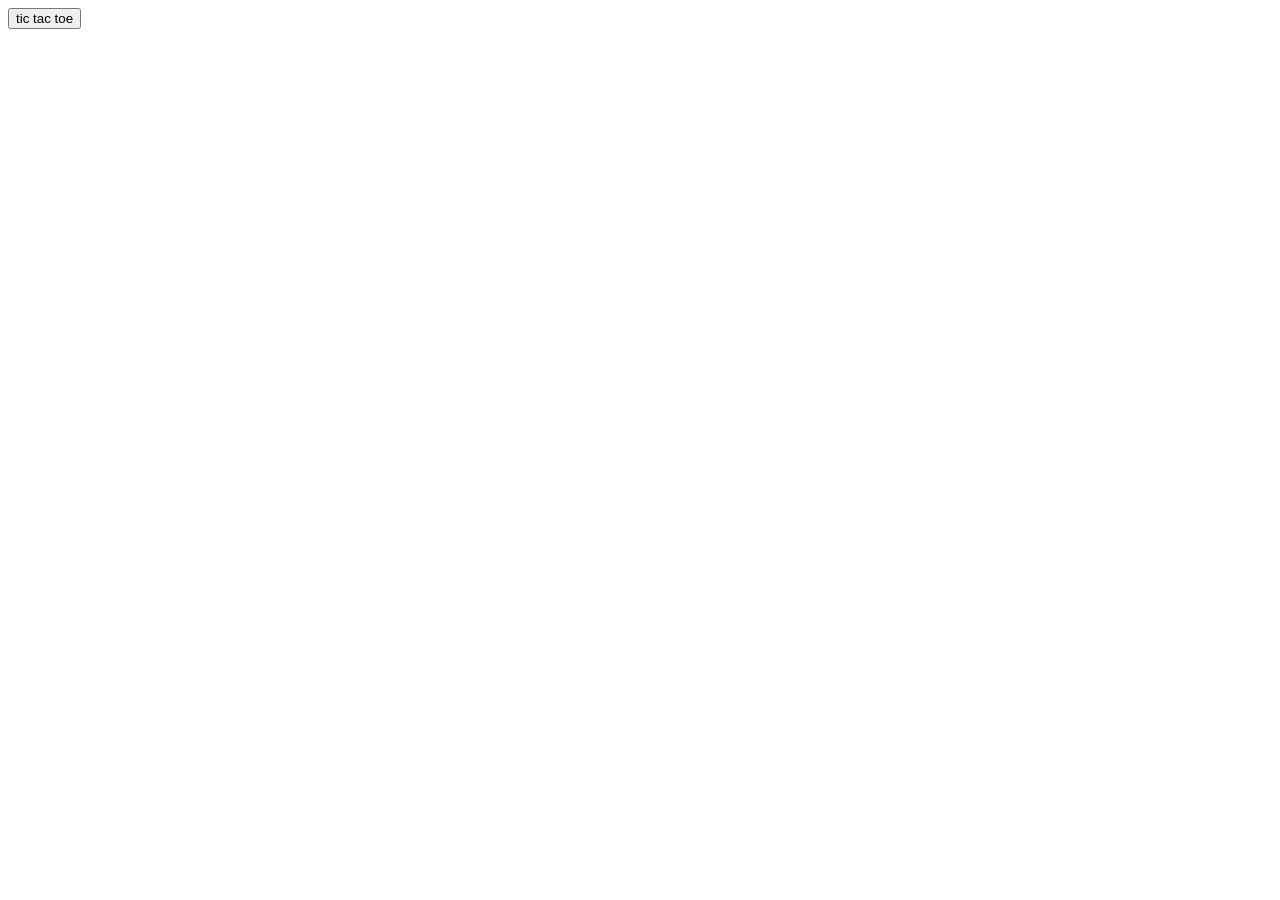
==== index.html @ 61e90247 "basics" ====
<!DOCTYPE html>
<html lang="en">
<head>
    <meta charset="UTF-8">
    <meta name="viewport" content="width=device-width, initial-scale=1.0">
    <title>games</title>
</head>


<body>
    <a href="tic-tac-toe.html">
        <button>tic tac toe </button>
    </a>
    
    
    
</body>
</html>
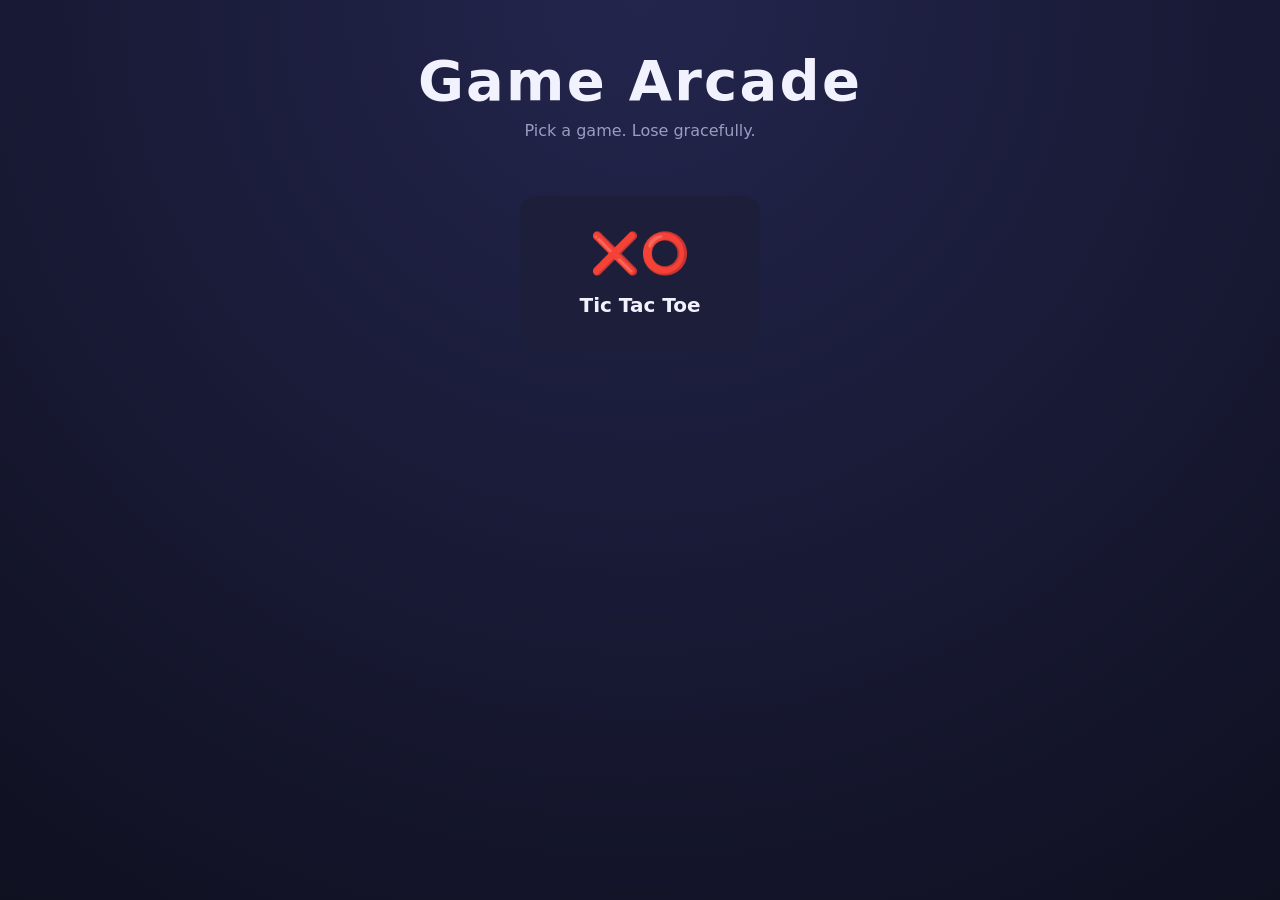
==== commit 97d9b40b: "Enhance index.html with styles and game layout Added styling and structured layout for game selectio" ====
--- a/index.html
+++ b/index.html
@@ -1,18 +1,104 @@
 <!DOCTYPE html>
 <html lang="en">
 <head>
-    <meta charset="UTF-8">
-    <meta name="viewport" content="width=device-width, initial-scale=1.0">
-    <title>games</title>
+  <meta charset="UTF-8">
+  <meta name="viewport" content="width=device-width, initial-scale=1.0">
+  <title>Games</title>
+
+  <style>
+    :root {
+      --bg: #0f1020;
+      --card: #1c1e3a;
+      --accent: #7c5cff;
+      --text: #f2f2ff;
+      --muted: #9a9cc0;
+    }
+
+    * {
+      box-sizing: border-box;
+    }
+
+    body {
+      margin: 0;
+      min-height: 100vh;
+      background: radial-gradient(circle at top, #23254d, var(--bg));
+      color: var(--text);
+      font-family: system-ui, -apple-system, "Segoe UI", sans-serif;
+      display: flex;
+      flex-direction: column;
+      align-items: center;
+      padding: 3rem 1rem;
+    }
+
+    header {
+      text-align: center;
+      margin-bottom: 2.5rem;
+    }
+
+    h1 {
+      margin: 0;
+      font-size: clamp(2rem, 6vw, 3.5rem);
+      letter-spacing: 0.04em;
+    }
+
+    header p {
+      color: var(--muted);
+      margin-top: 0.5rem;
+    }
+
+    .game-grid {
+      display: grid;
+      grid-template-columns: repeat(auto-fit, minmax(200px, 240px));
+      gap: 1.5rem;
+      justify-content: center;
+      width: 100%;
+      max-width: 900px;
+    }
+
+    .game-card {
+      display: flex;
+      flex-direction: column;
+      align-items: center;
+      gap: 1rem;
+      padding: 2rem 1rem;
+      background: var(--card);
+      border: 2px solid transparent;
+      border-radius: 16px;
+      color: var(--text);
+      text-decoration: none;
+      transition: transform 0.2s ease, border-color 0.2s ease, box-shadow 0.2s ease;
+    }
+
+    .game-card:hover,
+    .game-card:focus-visible {
+      transform: translateY(-6px);
+      border-color: var(--accent);
+      box-shadow: 0 10px 30px rgba(124, 92, 255, 0.35);
+      outline: none;
+    }
+
+    .game-icon {
+      font-size: 2.5rem;
+    }
+
+    .game-title {
+      font-size: 1.25rem;
+      font-weight: 600;
+    }
+  </style>
 </head>
 
+<body>
+  <header>
+    <h1>Game Arcade</h1>
+    <p>Pick a game. Lose gracefully.</p>
+  </header>
 
-<body>
-    <a href="tic-tac-toe.html">
-        <button>tic tac toe </button>
+  <main class="game-grid">
+    <a class="game-card" href="tic-tac-toe.html">
+      <span class="game-icon">❌⭕</span>
+      <span class="game-title">Tic Tac Toe</span>
     </a>
-    
-    
-    
+  </main>
 </body>
-</html>+</html>
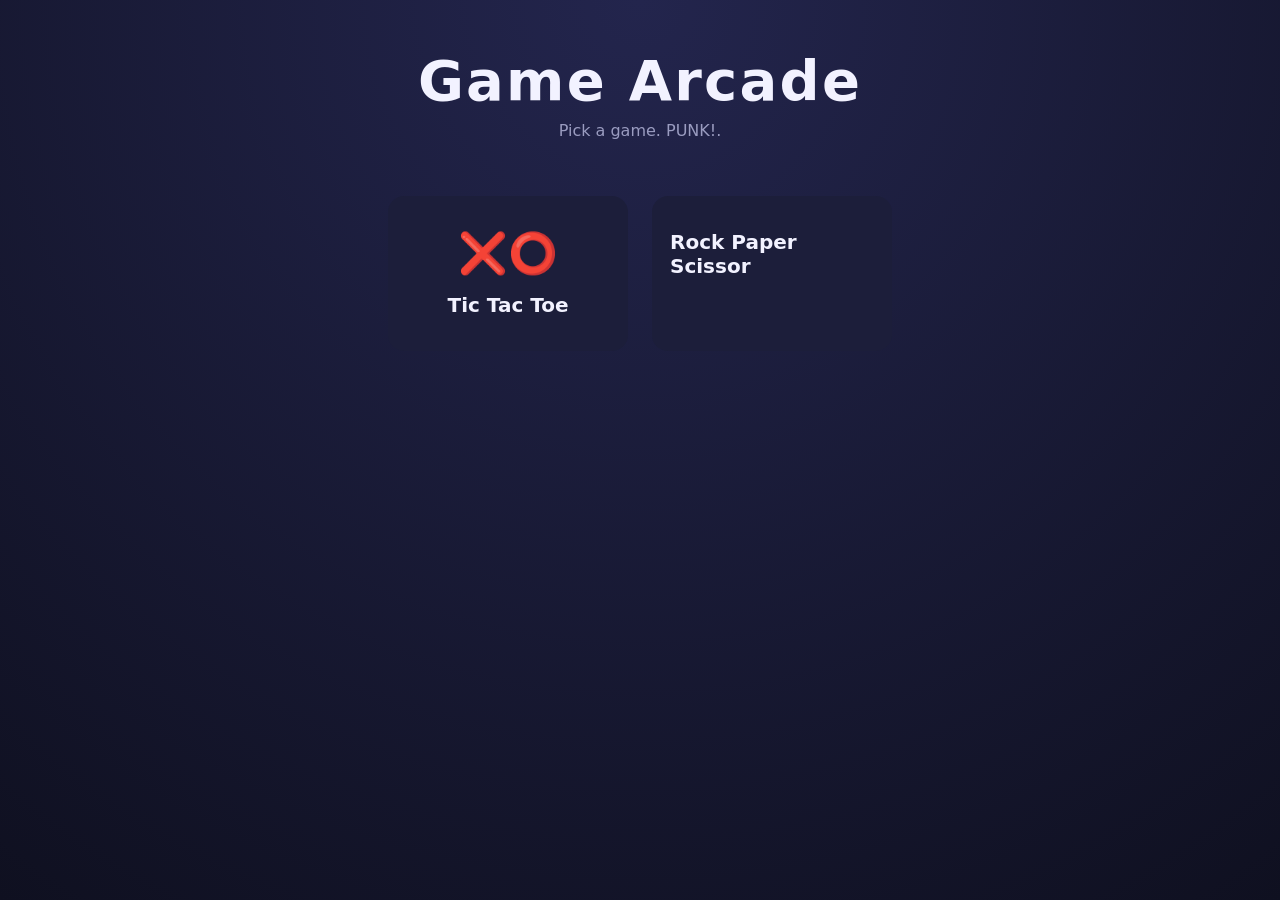
==== commit bfc8a9d2: "corrected file path and added rockpaperscissor files" ====
--- a/index.html
+++ b/index.html
@@ -91,13 +91,16 @@
 <body>
   <header>
     <h1>Game Arcade</h1>
-    <p>Pick a game. Lose gracefully.</p>
+    <p>Pick a game. PUNK!.</p>
   </header>
 
   <main class="game-grid">
-    <a class="game-card" href="tic-tac-toe.html">
+    <a class="game-card" href="html/tic-tac-toe.html">
       <span class="game-icon">❌⭕</span>
       <span class="game-title">Tic Tac Toe</span>
+    </a>
+    <a href="html/rockpaperscissor.html" class="game-card">
+      <span class="game-title"> Rock Paper Scissor</span>
     </a>
   </main>
 </body>
